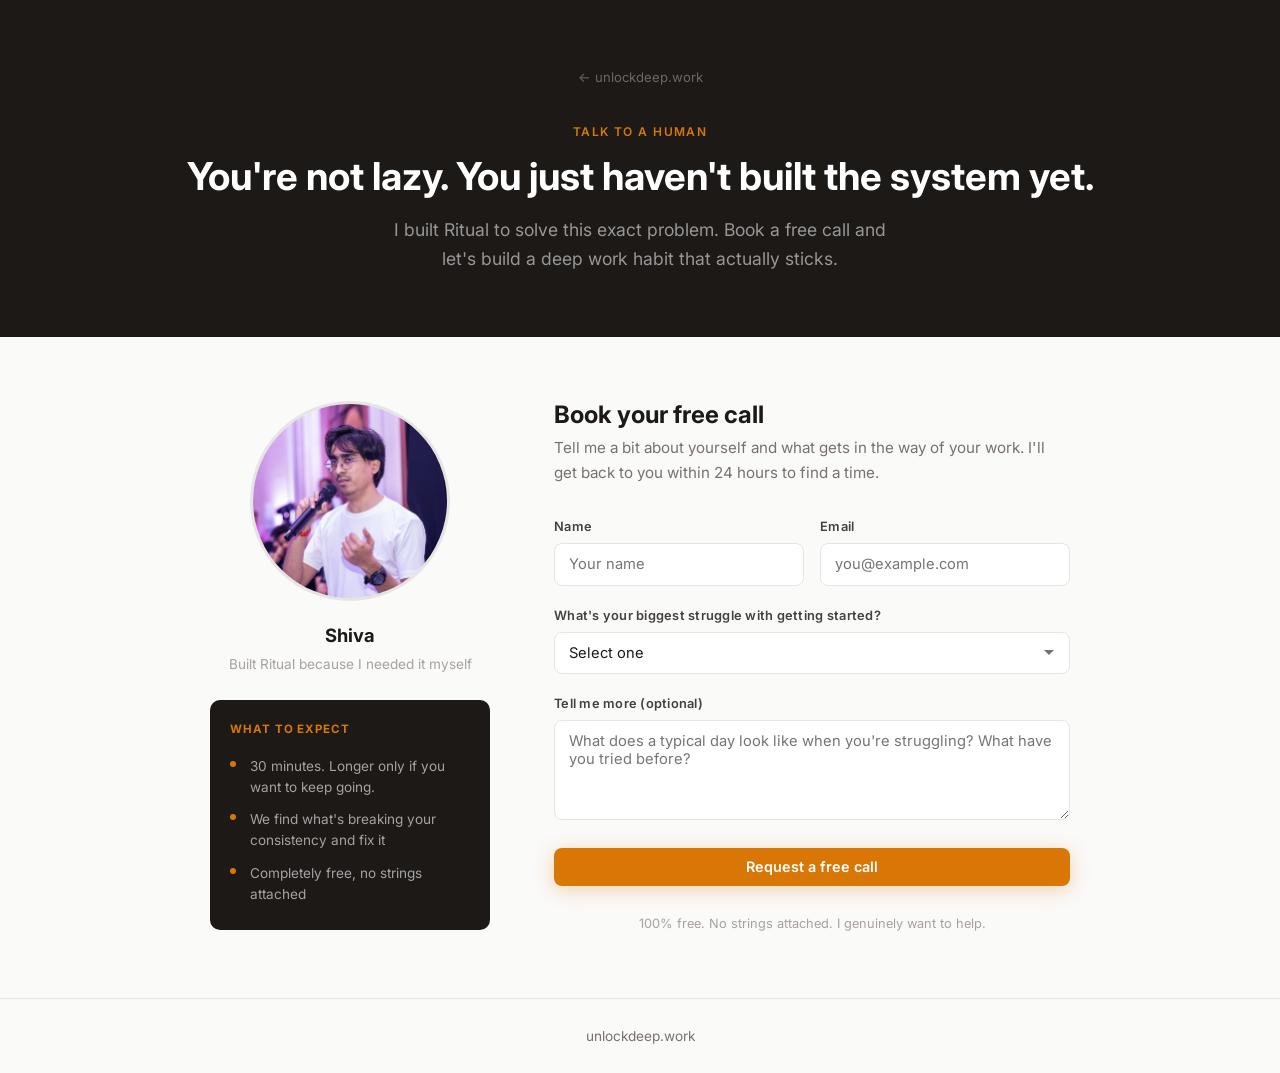
==== talk/index.html @ 42dad089 "Add free consultation page and talk CTA section Co-Authored-By: Claude Opus 4.6 <noreply@anthropic.c" ====
<!DOCTYPE html>
<html lang="en">
<head>
  <!-- Google tag (gtag.js) -->
  <script async src="https://www.googletagmanager.com/gtag/js?id=G-SDMS67HGEH"></script>
  <script>
    window.dataLayer = window.dataLayer || [];
    function gtag(){dataLayer.push(arguments);}
    gtag('js', new Date());
    gtag('config', 'G-SDMS67HGEH');
  </script>

  <meta charset="UTF-8">
  <meta name="viewport" content="width=device-width, initial-scale=1.0">
  <title>Free Deep Work Consultation - Ritual</title>
  <meta name="description" content="You're not lazy. You just haven't built the system yet. Book a free call and let's build a deep work habit that actually sticks.">
  <link rel="icon" href="/favicon.ico" sizes="48x48">
  <link rel="icon" href="/icon-192.png" type="image/png" sizes="192x192">
  <link rel="icon" href="/icon-512.png" type="image/png" sizes="512x512">
  <link rel="apple-touch-icon" href="/apple-touch-icon.png">
  <link rel="canonical" href="https://unlockdeep.work/talk/">

  <!-- Open Graph -->
  <meta property="og:type" content="website">
  <meta property="og:url" content="https://unlockdeep.work/talk/">
  <meta property="og:title" content="Free Deep Work Consultation - Ritual">
  <meta property="og:description" content="You're not lazy. You just haven't built the system yet. Book a free call and let's build a deep work habit that actually sticks.">
  <meta property="og:image" content="https://unlockdeep.work/og-image.jpg">

  <!-- Twitter Card -->
  <meta name="twitter:card" content="summary_large_image">
  <meta name="twitter:title" content="Free Deep Work Consultation - Ritual">
  <meta name="twitter:description" content="You're not lazy. You just haven't built the system yet. Book a free call and let's build a deep work habit that actually sticks.">
  <meta name="twitter:image" content="https://unlockdeep.work/og-image.jpg">

  <!-- Fonts -->
  <link rel="preconnect" href="https://fonts.googleapis.com">
  <link rel="preconnect" href="https://fonts.gstatic.com" crossorigin>
  <link href="https://fonts.googleapis.com/css2?family=Inter:wght@400;500;600;700;800&family=Playfair+Display:wght@700;800&display=swap" rel="stylesheet" media="print" onload="this.media='all'">
  <noscript><link href="https://fonts.googleapis.com/css2?family=Inter:wght@400;500;600;700;800&family=Playfair+Display:wght@700;800&display=swap" rel="stylesheet"></noscript>

  <link rel="stylesheet" href="/style.css">
  <style>
    .talk-page {
      min-height: 100vh;
      background: #fafaf9;
      display: flex;
      flex-direction: column;
      overflow-x: hidden;
    }

    .talk-hero {
      background: #1c1917;
      padding: 4rem 2rem;
      text-align: center;
    }

    .talk-hero .section-label {
      color: #d97706;
    }

    .talk-hero-title {
      font-size: 2.4rem;
      color: #fff;
      margin-bottom: 1rem;
      line-height: 1.2;
    }

    .talk-hero-sub {
      font-size: 1.1rem;
      color: rgba(255, 255, 255, 0.55);
      max-width: 520px;
      margin: 0 auto;
      line-height: 1.65;
    }

    .talk-body {
      flex: 1;
      padding: 4rem 2rem;
      width: 100%;
      box-sizing: border-box;
    }

    .talk-layout {
      max-width: 860px;
      width: 100%;
      margin: 0 auto;
      display: grid;
      grid-template-columns: 280px 1fr;
      gap: 4rem;
      align-items: start;
      box-sizing: border-box;
    }

    .talk-sidebar {
      text-align: center;
    }

    .talk-photo-wrap {
      width: 200px;
      height: 200px;
      border-radius: 50%;
      overflow: hidden;
      border: 3px solid #e7e5e4;
      margin: 0 auto 1.25rem;
    }

    .talk-photo {
      width: 100%;
      height: 100%;
      object-fit: cover;
      object-position: center 10%;
      transform: scale(1.4);
    }

    .talk-name {
      font-size: 1.15rem;
      font-weight: 700;
      color: #1c1917;
      margin-bottom: 0.25rem;
    }

    .talk-role {
      font-size: 0.85rem;
      color: #a8a29e;
      margin-bottom: 1.5rem;
    }

    .talk-why {
      text-align: left;
      padding: 1.25rem;
      background: #1c1917;
      border-radius: 10px;
      max-width: 100%;
      box-sizing: border-box;
    }

    .talk-why-title {
      font-size: 0.72rem;
      font-weight: 700;
      text-transform: uppercase;
      letter-spacing: 0.08em;
      color: #d97706;
      margin-bottom: 0.75rem;
    }

    .talk-why-list {
      list-style: none;
      padding: 0;
    }

    .talk-why-list li {
      font-size: 0.85rem;
      color: rgba(255, 255, 255, 0.6);
      line-height: 1.55;
      padding: 0.35rem 0;
      padding-left: 1.25rem;
      position: relative;
    }

    .talk-why-list li::before {
      content: '';
      position: absolute;
      left: 0;
      top: 0.65rem;
      width: 6px;
      height: 6px;
      border-radius: 50%;
      background: #d97706;
    }

    .talk-form-section h2 {
      font-size: 1.5rem;
      color: #1c1917;
      margin-bottom: 0.5rem;
    }

    .talk-form-intro {
      font-size: 0.95rem;
      color: #78716c;
      line-height: 1.6;
      margin-bottom: 2rem;
    }

    .talk-form {
      display: flex;
      flex-direction: column;
      gap: 1.25rem;
    }

    .form-group {
      display: flex;
      flex-direction: column;
      gap: 0.35rem;
    }

    .form-group label {
      font-size: 0.8rem;
      font-weight: 600;
      color: #44403c;
      letter-spacing: 0.02em;
    }

    .form-group input,
    .form-group textarea,
    .form-group select {
      padding: 0.7rem 0.85rem;
      font-size: 0.92rem;
      font-family: inherit;
      border: 1px solid #e7e5e4;
      border-radius: 8px;
      background: #fff;
      color: #1c1917;
      outline: none;
      transition: border-color 0.2s;
      width: 100%;
      box-sizing: border-box;
    }

    .form-group input:focus,
    .form-group textarea:focus,
    .form-group select:focus {
      border-color: #d97706;
    }

    .form-group textarea {
      resize: vertical;
      min-height: 100px;
    }

    .form-group select {
      cursor: pointer;
      appearance: none;
      background-image: url("data:image/svg+xml,%3Csvg xmlns='http://www.w3.org/2000/svg' width='12' height='12' viewBox='0 0 12 12'%3E%3Cpath fill='%2378716c' d='M6 8L1 3h10z'/%3E%3C/svg%3E");
      background-repeat: no-repeat;
      background-position: right 0.85rem center;
      padding-right: 2.5rem;
    }

    .form-row {
      display: grid;
      grid-template-columns: 1fr 1fr;
      gap: 1rem;
    }

    .talk-form .cta-button {
      width: 100%;
      padding: 0.65rem 1.5rem;
      font-size: 0.9rem;
      cursor: pointer;
      margin-top: 0.5rem;
    }

    .talk-free-note {
      text-align: center;
      font-size: 0.8rem;
      color: #a8a29e;
      margin-top: 0.5rem;
    }

    .talk-nav {
      margin-bottom: 2rem;
    }

    .talk-back {
      font-size: 0.82rem;
      color: rgba(255, 255, 255, 0.35);
      text-decoration: none;
      transition: color 0.2s;
    }

    .talk-back:hover {
      color: rgba(255, 255, 255, 0.8);
    }

    .talk-footer {
      padding: 1.5rem 2rem;
      text-align: center;
      background: #fafaf9;
      border-top: 1px solid #e7e5e4;
    }

    .talk-footer a {
      font-size: 0.85rem;
      color: #78716c;
      text-decoration: none;
    }

    .talk-footer a:hover {
      color: #b45309;
    }

    @media (max-width: 650px) {
      .talk-hero {
        padding: 3rem 1.5rem;
      }

      .talk-hero-title {
        font-size: 1.8rem;
      }

      .talk-hero-sub {
        font-size: 1rem;
      }

      .talk-body {
        padding: 2rem 1.25rem;
      }

      .talk-form-section,
      .talk-why {
        max-width: 100%;
      }

      .talk-layout {
        grid-template-columns: 1fr;
        gap: 2.5rem;
      }

      .talk-sidebar {
        display: flex;
        flex-direction: column;
        align-items: center;
      }

      .talk-photo-wrap {
        width: 140px;
        height: 140px;
      }

      .form-row {
        grid-template-columns: 1fr;
      }
    }
  </style>
</head>
<body>

  <div class="talk-page">

    <!-- Hero -->
    <section class="talk-hero">
      <nav class="talk-nav">
        <a href="/" class="talk-back">&larr; unlockdeep.work</a>
      </nav>
      <div class="section-label">Talk to a human</div>
      <h1 class="talk-hero-title">You're not lazy. You just haven't built the system yet.</h1>
      <p class="talk-hero-sub">I built Ritual to solve this exact problem. Book a free call and let's build a deep work habit that actually sticks.</p>
    </section>

    <!-- Body -->
    <div class="talk-body">
      <div class="talk-layout">

        <!-- Sidebar -->
        <aside class="talk-sidebar">
          <div class="talk-photo-wrap">
            <img src="../shiva.jpg" alt="Shiva" class="talk-photo">
          </div>
          <div class="talk-name">Shiva</div>
          <div class="talk-role">Built Ritual because I needed it myself</div>

          <div class="talk-why">
            <div class="talk-why-title">What to expect</div>
            <ul class="talk-why-list">
              <li>30 minutes. Longer only if you want to keep going.</li>
              <li>We find what's breaking your consistency and fix it</li>
              <li>Completely free, no strings attached</li>

            </ul>
          </div>
        </aside>

        <!-- Form -->
        <div class="talk-form-section">
          <h2>Book your free call</h2>
          <p class="talk-form-intro">Tell me a bit about yourself and what gets in the way of your work. I'll get back to you within 24 hours to find a time.</p>

          <form class="talk-form" action="https://formspree.io/f/xlgwpzzy" method="POST">
            <div class="form-row">
              <div class="form-group">
                <label for="name">Name</label>
                <input type="text" id="name" name="name" placeholder="Your name" required>
              </div>
              <div class="form-group">
                <label for="email">Email</label>
                <input type="email" id="email" name="email" placeholder="you@example.com" required>
              </div>
            </div>

            <div class="form-group">
              <label for="struggle">What's your biggest struggle with getting started?</label>
              <select id="struggle" name="struggle" required>
                <option value="" disabled selected>Select one</option>
                <option value="cant-start">I can't start working even when I know I should</option>
                <option value="distraction">I get distracted within minutes of starting</option>
                <option value="consistency">I start fine but can't stay consistent over days</option>
                <option value="motivation">I only work when I feel motivated</option>
                <option value="other">Something else</option>
              </select>
            </div>

            <div class="form-group">
              <label for="context">Tell me more (optional)</label>
              <textarea id="context" name="context" placeholder="What does a typical day look like when you're struggling? What have you tried before?"></textarea>
            </div>

            <button type="submit" class="cta-button">Request a free call</button>
            <p class="talk-free-note">100% free. No strings attached. I genuinely want to help.</p>
          </form>

        </div>

      </div>
    </div>

    <!-- Footer -->
    <div class="talk-footer">
      <a href="/">unlockdeep.work</a>
    </div>

  </div>

</body>
</html>
---- style.css ----
/* ===== Reset & Base ===== */
*,
*::before,
*::after {
  margin: 0;
  padding: 0;
  box-sizing: border-box;
}

html {
  font-size: 16px;
  scroll-behavior: smooth;
  -webkit-text-size-adjust: 100%;
}

body {
  font-family: 'Inter', -apple-system, BlinkMacSystemFont, sans-serif;
  color: #1c1917;
  background: #fafaf9;
  line-height: 1.6;
  -webkit-font-smoothing: antialiased;
  overflow-x: hidden;
}

h1, h2, h3 {
  line-height: 1.15;
  font-weight: 700;
}

/* ===== Layout ===== */
.container {
  max-width: 1040px;
  margin: 0 auto;
  padding: 0 2rem;
}

.container--narrow {
  max-width: 600px;
  margin: 0 auto;
  padding: 0 2rem;
}

.section-label {
  font-size: 0.75rem;
  font-weight: 600;
  text-transform: uppercase;
  letter-spacing: 0.12em;
  color: #b45309;
  margin-bottom: 0.75rem;
}

.section-title {
  font-size: 2rem;
  color: #1c1917;
  margin-bottom: 1rem;
}

/* ===== Top Bar ===== */
.top-bar {
  background: #1c1917;
  color: rgba(255, 255, 255, 0.5);
  text-align: center;
  padding: 0.5rem 1rem;
  font-size: 0.78rem;
  font-weight: 500;
  letter-spacing: 0.03em;
  position: relative;
  z-index: 10;
}

/* ===== Hero ===== */
.hero {
  min-height: 100vh;
  display: flex;
  align-items: flex-end;
  justify-content: flex-end;
  background: #1c1917;
  position: relative;
  overflow: hidden;
  padding: 4rem;
}

.hero-bg {
  position: absolute;
  inset: 0;
  background-size: cover;
  background-position: center;
  background-repeat: no-repeat;
  background-attachment: fixed;
}

.hero-overlay {
  position: absolute;
  inset: 0;
  background: linear-gradient(to top, rgba(0, 0, 0, 0.55) 0%, transparent 50%);
  pointer-events: none;
}

.hero-content {
  position: relative;
  z-index: 1;
  text-align: right;
  max-width: 480px;
}

.hero-title {
  display: none;
}

.hero .one-liner {
  font-size: 1.2rem;
  color: rgba(255, 255, 255, 0.85);
  margin-bottom: 1.75rem;
  line-height: 1.55;
  text-shadow: 0 1px 10px rgba(0, 0, 0, 0.4);
}

.cta-button {
  display: inline-block;
  padding: 0.65rem 1.5rem;
  font-size: 1rem;
  font-family: inherit;
  font-weight: 600;
  background: #d97706;
  color: #fff;
  border: none;
  border-radius: 8px;
  text-decoration: none;
  transition: background 0.2s, transform 0.15s, box-shadow 0.2s;
  box-shadow: 0 4px 20px rgba(217, 119, 6, 0.3);
}

.cta-button:hover {
  background: #b45309;
  transform: translateY(-1px);
  box-shadow: 0 6px 28px rgba(217, 119, 6, 0.4);
}

/* ===== Waitlist Form ===== */
.waitlist-form {
  display: flex;
  gap: 0.5rem;
  max-width: 380px;
  margin-left: auto;
}

.waitlist-form input[type="email"] {
  flex: 1;
  min-width: 0;
  padding: 0.65rem 0.85rem;
  font-size: 0.9rem;
  font-family: inherit;
  border: 1px solid rgba(255, 255, 255, 0.2);
  border-radius: 6px;
  background: rgba(255, 255, 255, 0.08);
  color: #fff;
  outline: none;
  transition: border-color 0.2s;
}

.waitlist-form input[type="email"]::placeholder {
  color: rgba(255, 255, 255, 0.35);
}

.waitlist-form input[type="email"]:focus {
  border-color: #d97706;
}

.waitlist-form .cta-button {
  padding: 0.65rem 1.5rem;
  font-size: 0.9rem;
  white-space: nowrap;
  cursor: pointer;
}

.what-app-section .waitlist-form {
  margin: 0 auto;
}

.what-app-section .waitlist-form input[type="email"] {
  background: #fff;
  border-color: #e7e5e4;
  color: #1c1917;
}

.what-app-section .waitlist-form input[type="email"]::placeholder {
  color: #a8a29e;
}

.what-app-section .waitlist-form input[type="email"]:focus {
  border-color: #d97706;
}

/* ===== Problem — Waterfall ===== */
.problem-section {
  padding: 5rem 0;
  background: #fafaf9;
}

.waterfall {
  display: flex;
  flex-direction: column;
  margin-top: 2.5rem;
  max-width: 480px;
}

.wf-row {
  display: flex;
  align-items: baseline;
  gap: 0.75rem;
  padding: 0.5rem 0;
}

.wf-label {
  font-size: 0.72rem;
  font-weight: 700;
  text-transform: uppercase;
  letter-spacing: 0.06em;
  color: #a8a29e;
  min-width: 90px;
  text-align: right;
  flex-shrink: 0;
}

.wf-text {
  font-size: 1rem;
  color: #44403c;
  font-weight: 500;
}

.wf-arrow-row {
  display: flex;
  align-items: center;
  gap: 0.75rem;
  padding: 0.1rem 0;
}

.wf-arrow-row .wf-label {
  min-width: 90px;
}

.wf-arrow {
  color: #b45309;
  font-size: 1.1rem;
  font-weight: 700;
}

.wf-hint {
  font-size: 0.82rem;
  color: #b45309;
  font-weight: 600;
}

.wf-outcome {
  margin-top: 0.25rem;
  padding: 0.75rem 1rem;
  background: linear-gradient(135deg, #fef3c7, #ecfdf5);
  border-radius: 8px;
  border-left: 3px solid #d97706;
}

.wf-outcome .wf-label {
  color: #b45309;
}

.wf-outcome .wf-text {
  color: #1c1917;
  font-weight: 600;
}

.problem-layout {
  display: grid;
  grid-template-columns: 1fr 1fr;
  gap: 4rem;
  align-items: center;
  margin-top: 2.5rem;
}

.problem-layout .waterfall {
  margin-top: 0;
}

.problem-image {
  text-align: center;
}

.problem-image img {
  max-width: 100%;
  border-radius: 12px;
}

/* ===== What is a Ritual? ===== */
.what-ritual-section {
  padding: 5rem 0;
  background: #1c1917;
}

.what-ritual-section .section-label {
  color: #d97706;
}

.what-ritual-section .section-title {
  color: #fff;
  margin-bottom: 2rem;
}

.what-ritual-text {
  font-size: 1.1rem;
  color: rgba(255, 255, 255, 0.6);
  line-height: 1.7;
  margin-bottom: 1.25rem;
}

.what-ritual-text strong {
  color: #fbbf24;
}

/* ===== What is Ritual the app? ===== */
.what-app-section {
  padding: 5rem 0;
  background: #fafaf9;
  text-align: center;
}

.what-app-text {
  font-size: 1.1rem;
  color: #57534e;
  line-height: 1.65;
  margin-bottom: 1.25rem;
}

.what-app-tagline {
  font-size: 1.15rem;
  font-weight: 700;
  color: #1c1917;
  margin-top: 2.5rem;
  margin-bottom: 1rem;
}

/* ===== Talk CTA ===== */
.talk-cta-section {
  padding: 4rem 0;
  background: #292524;
  text-align: center;
}

.talk-cta-section .section-label {
  color: #d97706;
}

.talk-cta-section .section-title {
  color: #fff;
}

.talk-cta-text {
  font-size: 1.05rem;
  color: rgba(255, 255, 255, 0.55);
  line-height: 1.65;
  margin-bottom: 2rem;
}

.talk-cta-section .waitlist-form {
  justify-content: center;
  max-width: none;
  margin: 0;
}

/* ===== FAQ ===== */
.faq-section {
  padding: 5rem 0;
  background: #1c1917;
}

.faq-section .section-label {
  color: #d97706;
}

.faq-section .section-title {
  color: #fff;
}

.faq-list {
  margin-top: 2rem;
  display: grid;
  grid-template-columns: 1fr 1fr;
  gap: 0.6rem;
}

.faq-item {
  background: none;
  border: none;
  border-bottom: 1px solid rgba(255, 255, 255, 0.1);
}

.faq-item summary {
  padding: 0.7rem 0;
  font-size: 0.88rem;
  font-weight: 500;
  color: rgba(255, 255, 255, 0.75);
  cursor: pointer;
  list-style: none;
  display: flex;
  justify-content: space-between;
  align-items: center;
}

.faq-item summary:hover {
  color: rgba(255, 255, 255, 0.95);
}

.faq-item summary::-webkit-details-marker {
  display: none;
}

.faq-item summary::after {
  content: '▸';
  font-size: 0.75rem;
  color: #d97706;
  flex-shrink: 0;
  margin-left: 0.75rem;
  transition: transform 0.2s;
}

.faq-item[open] summary::after {
  transform: rotate(90deg);
}

.faq-item p {
  padding: 0 0 0.7rem;
  font-size: 0.82rem;
  color: rgba(255, 255, 255, 0.4);
  line-height: 1.6;
}

.desktop-cta {
  margin-top: 2rem;
}

.desktop-cta .what-app-tagline {
  font-size: 1.15rem;
  font-weight: 700;
  color: #1c1917;
  margin-bottom: 1rem;
}

.desktop-cta .waitlist-form {
  margin: 0 auto;
}

.desktop-cta .waitlist-form input[type="email"] {
  background: #fff;
  border-color: #e7e5e4;
  color: #1c1917;
}

.desktop-cta .waitlist-form input[type="email"]::placeholder {
  color: #a8a29e;
}

.desktop-cta .waitlist-form input[type="email"]:focus {
  border-color: #d97706;
}

/* ===== Bottom CTA ===== */
.bottom-cta {
  display: none;
  padding: 2.5rem 0 1rem;
  background: #fafaf9;
  text-align: center;
}

.bottom-cta-text {
  font-size: 1.1rem;
  font-weight: 700;
  color: #1c1917;
  margin-bottom: 1.25rem;
}

.bottom-cta .waitlist-form {
  margin: 0 auto;
}

.bottom-cta .waitlist-form input[type="email"] {
  background: #fff;
  border-color: #e7e5e4;
  color: #1c1917;
}

.bottom-cta .waitlist-form input[type="email"]::placeholder {
  color: #a8a29e;
}

.bottom-cta .waitlist-form input[type="email"]:focus {
  border-color: #d97706;
}

/* ===== Footer ===== */
.footer {
  padding: 1rem 0 1.5rem;
  text-align: center;
  background: #fafaf9;
}

.footer-links {
  font-size: 0.85rem;
  color: #a8a29e;
}

.footer-links a {
  color: #78716c;
  text-decoration: none;
}

.footer-links a:hover {
  color: #b45309;
}

/* ===== Responsive ===== */
@media (max-width: 650px) {
  .hero {
    min-height: 70vh;
    padding: 2.5rem 1.5rem;
    align-items: flex-end;
    justify-content: center;
  }

  .hero-bg {
    background-attachment: scroll;
    background-position: 70% center;
  }

  .hero-content {
    text-align: center;
    max-width: 100%;
  }

  .hero-title {
    display: block;
    font-family: 'Playfair Display', Georgia, serif;
    font-size: 3.5rem;
    font-weight: 700;
    color: #f0e4d4;
    margin-bottom: 0.5rem;
    text-shadow: 0 2px 16px rgba(0, 0, 0, 0.5);
  }

  .hero-title-sub {
    display: block;
    font-family: 'Inter', sans-serif;
    font-size: 1.1rem;
    font-weight: 400;
    color: rgba(200, 190, 175, 0.75);
    letter-spacing: 0.04em;
    margin-bottom: 1.5rem;
  }

  .hero .one-liner {
    font-size: 1.1rem;
  }

  .waitlist-form {
    flex-direction: column;
    max-width: 100%;
  }

  .section-title {
    font-size: 1.6rem;
  }

  .insight-line {
    font-size: 1.65rem;
  }

  .problem-layout {
    grid-template-columns: 1fr;
    gap: 2rem;
  }

  .wf-label {
    min-width: 70px;
    font-size: 0.65rem;
  }

  .wf-arrow-row .wf-label {
    min-width: 70px;
  }

  .problem-section,
  .what-ritual-section,
  .what-app-section,
  .faq-section {
    padding: 3.5rem 0;
  }

  .faq-list {
    grid-template-columns: 1fr;
  }

  .desktop-cta {
    display: none;
  }

  .bottom-cta {
    display: block;
  }

}
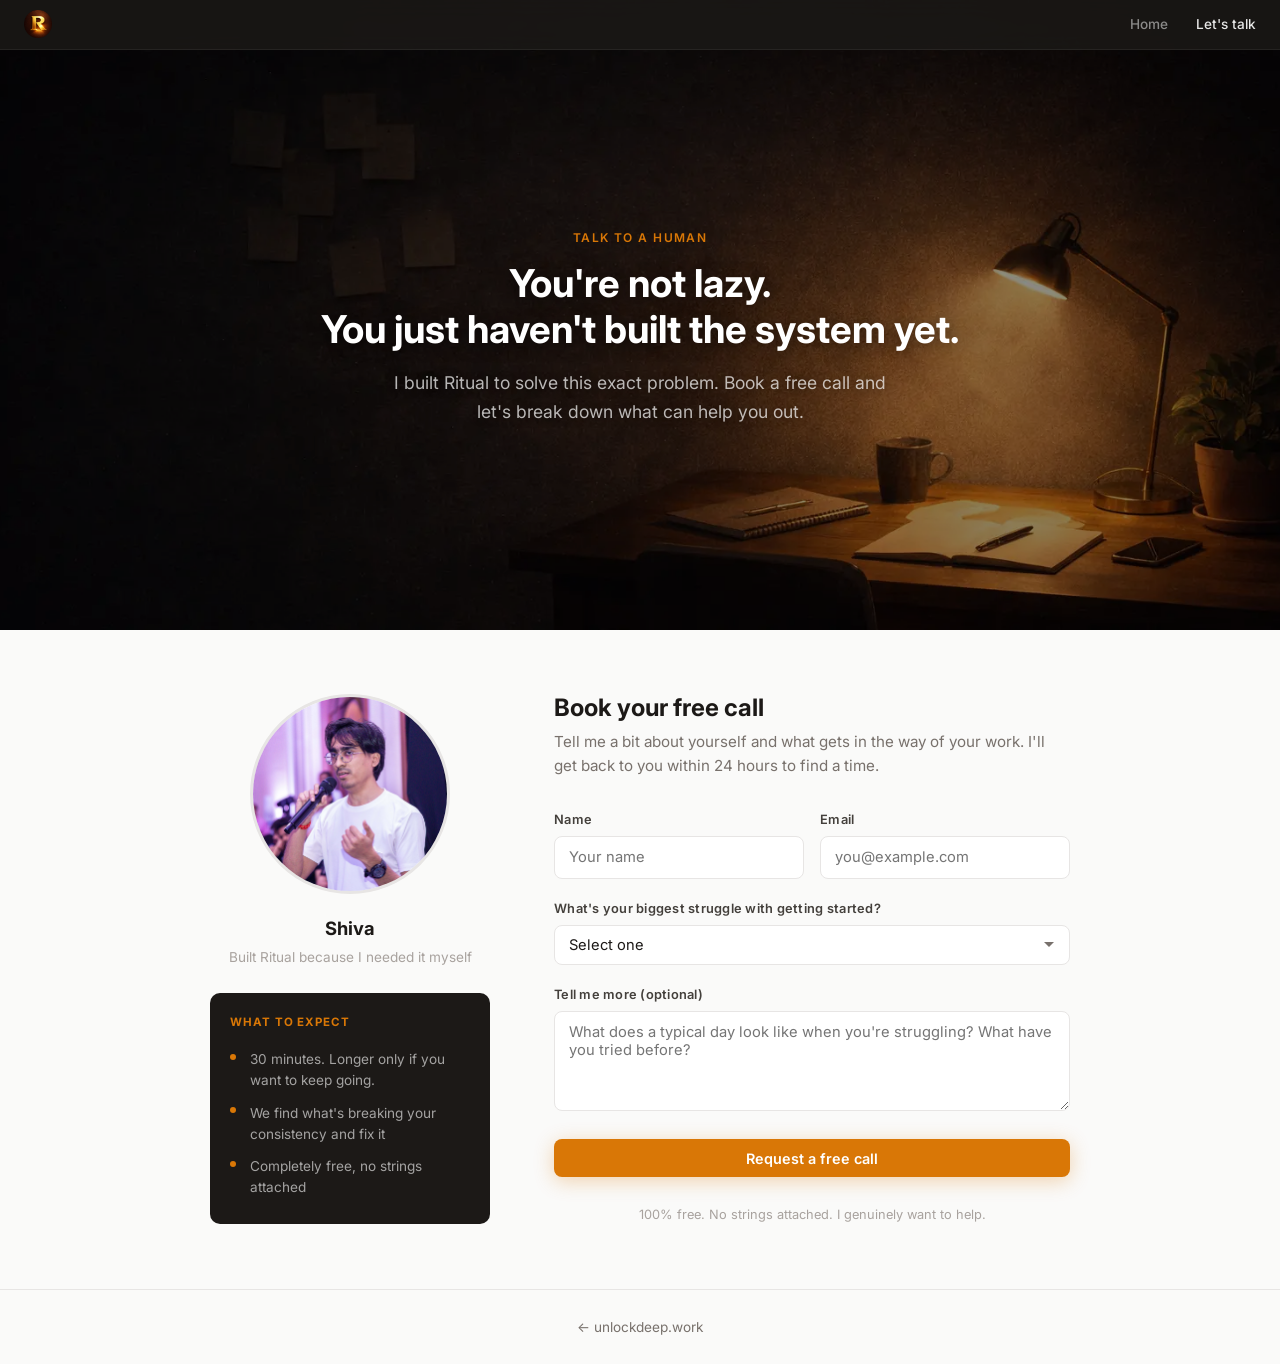
==== commit 5d6608a9: "Add shared navbar, hero background image to talk page, and UX polish - Replace top bar with fixed na" ====
--- a/talk/index.html
+++ b/talk/index.html
@@ -42,7 +42,7 @@
   <link rel="stylesheet" href="/style.css">
   <style>
     .talk-page {
-      min-height: 100vh;
+      min-height: 70vh;
       background: #fafaf9;
       display: flex;
       flex-direction: column;
@@ -50,9 +50,37 @@
     }
 
     .talk-hero {
+      min-height: 70vh;
+      display: flex;
+      flex-direction: column;
+      align-items: center;
+      justify-content: center;
+      padding: 5.5rem 2rem 4rem;
+      text-align: center;
+      position: relative;
+      overflow: hidden;
       background: #1c1917;
-      padding: 4rem 2rem;
-      text-align: center;
+    }
+
+    .talk-hero-bg {
+      position: absolute;
+      inset: 0;
+      background-size: cover;
+      background-position: center;
+      background-repeat: no-repeat;
+      background-attachment: fixed;
+    }
+
+    .talk-hero-overlay {
+      position: absolute;
+      inset: 0;
+      background: rgba(0, 0, 0, 0.45);
+      pointer-events: none;
+    }
+
+    .talk-hero-content {
+      position: relative;
+      z-index: 1;
     }
 
     .talk-hero .section-label {
@@ -64,14 +92,16 @@
       color: #fff;
       margin-bottom: 1rem;
       line-height: 1.2;
+      text-shadow: 0 2px 16px rgba(0, 0, 0, 0.5);
     }
 
     .talk-hero-sub {
       font-size: 1.1rem;
-      color: rgba(255, 255, 255, 0.55);
+      color: rgba(255, 255, 255, 0.7);
       max-width: 520px;
       margin: 0 auto;
       line-height: 1.65;
+      text-shadow: 0 1px 10px rgba(0, 0, 0, 0.4);
     }
 
     .talk-body {
@@ -258,20 +288,6 @@
       margin-top: 0.5rem;
     }
 
-    .talk-nav {
-      margin-bottom: 2rem;
-    }
-
-    .talk-back {
-      font-size: 0.82rem;
-      color: rgba(255, 255, 255, 0.35);
-      text-decoration: none;
-      transition: color 0.2s;
-    }
-
-    .talk-back:hover {
-      color: rgba(255, 255, 255, 0.8);
-    }
 
     .talk-footer {
       padding: 1.5rem 2rem;
@@ -292,7 +308,12 @@
 
     @media (max-width: 650px) {
       .talk-hero {
-        padding: 3rem 1.5rem;
+        min-height: 70vh;
+        padding: 5rem 1.5rem 3rem;
+      }
+
+      .talk-hero-bg {
+        background-attachment: scroll;
       }
 
       .talk-hero-title {
@@ -338,14 +359,26 @@
 
   <div class="talk-page">
 
+    <!-- Navbar -->
+    <nav class="site-nav">
+      <a href="/" class="site-nav-brand">
+        <img src="/icon-192.png" alt="Ritual" class="site-nav-icon">
+      </a>
+      <div class="site-nav-links">
+        <a href="/">Home</a>
+        <a href="/talk/" class="active">Let's talk</a>
+      </div>
+    </nav>
+
     <!-- Hero -->
     <section class="talk-hero">
-      <nav class="talk-nav">
-        <a href="/" class="talk-back">&larr; unlockdeep.work</a>
-      </nav>
-      <div class="section-label">Talk to a human</div>
-      <h1 class="talk-hero-title">You're not lazy. You just haven't built the system yet.</h1>
-      <p class="talk-hero-sub">I built Ritual to solve this exact problem. Book a free call and let's build a deep work habit that actually sticks.</p>
+      <div class="talk-hero-bg" style="background-image: url('talk-page-hero.webp');"></div>
+      <div class="talk-hero-overlay"></div>
+      <div class="talk-hero-content">
+        <div class="section-label">Talk to a human</div>
+        <h1 class="talk-hero-title">You're not lazy.<br>You just haven't built the system yet.</h1>
+        <p class="talk-hero-sub">I built Ritual to solve this exact problem. Book a free call and let's break down what can help you out.</p>
+      </div>
     </section>
 
     <!-- Body -->
@@ -416,10 +449,15 @@
 
     <!-- Footer -->
     <div class="talk-footer">
-      <a href="/">unlockdeep.work</a>
+      <a href="/">&larr; unlockdeep.work</a>
     </div>
 
   </div>
 
+<script>
+  window.addEventListener('pageshow', function() {
+    document.querySelector('.talk-form').reset();
+  });
+</script>
 </body>
 </html>
--- a/style.css
+++ b/style.css
@@ -55,38 +55,76 @@
   margin-bottom: 1rem;
 }
 
-/* ===== Top Bar ===== */
-.top-bar {
-  background: #1c1917;
+/* ===== Navbar ===== */
+.site-nav {
+  position: fixed;
+  top: 0;
+  left: 0;
+  right: 0;
+  z-index: 100;
+  display: flex;
+  align-items: center;
+  justify-content: space-between;
+  padding: 0.65rem 1.5rem;
+  background: rgba(28, 25, 23, 0.85);
+  backdrop-filter: blur(12px);
+  -webkit-backdrop-filter: blur(12px);
+  border-bottom: 1px solid rgba(255, 255, 255, 0.06);
+}
+
+.site-nav-brand {
+  display: flex;
+  align-items: center;
+  text-decoration: none;
+}
+
+.site-nav-icon {
+  width: 28px;
+  height: 28px;
+  border-radius: 6px;
+}
+
+.site-nav-links {
+  display: flex;
+  align-items: center;
+  gap: 1.75rem;
+}
+
+.site-nav-links a {
+  font-size: 0.85rem;
+  font-weight: 500;
   color: rgba(255, 255, 255, 0.5);
-  text-align: center;
-  padding: 0.5rem 1rem;
-  font-size: 0.78rem;
-  font-weight: 500;
-  letter-spacing: 0.03em;
-  position: relative;
-  z-index: 10;
+  text-decoration: none;
+  transition: color 0.2s;
+}
+
+.site-nav-links a:hover {
+  color: rgba(255, 255, 255, 0.9);
+}
+
+.site-nav-links a.active {
+  color: rgba(255, 255, 255, 0.9);
 }
 
 /* ===== Hero ===== */
 .hero {
-  min-height: 100vh;
+  height: 70vh;
+  max-height: 70vh;
   display: flex;
   align-items: flex-end;
   justify-content: flex-end;
   background: #1c1917;
   position: relative;
   overflow: hidden;
-  padding: 4rem;
+  padding: 2rem 4rem;
 }
 
 .hero-bg {
   position: absolute;
   inset: 0;
   background-size: cover;
-  background-position: center;
+  background-position: center bottom;
   background-repeat: no-repeat;
-  background-attachment: fixed;
 }
 
 .hero-overlay {
@@ -518,14 +556,13 @@
 /* ===== Responsive ===== */
 @media (max-width: 650px) {
   .hero {
-    min-height: 70vh;
+    height: 70vh;
     padding: 2.5rem 1.5rem;
     align-items: flex-end;
     justify-content: center;
   }
 
   .hero-bg {
-    background-attachment: scroll;
     background-position: 70% center;
   }
 
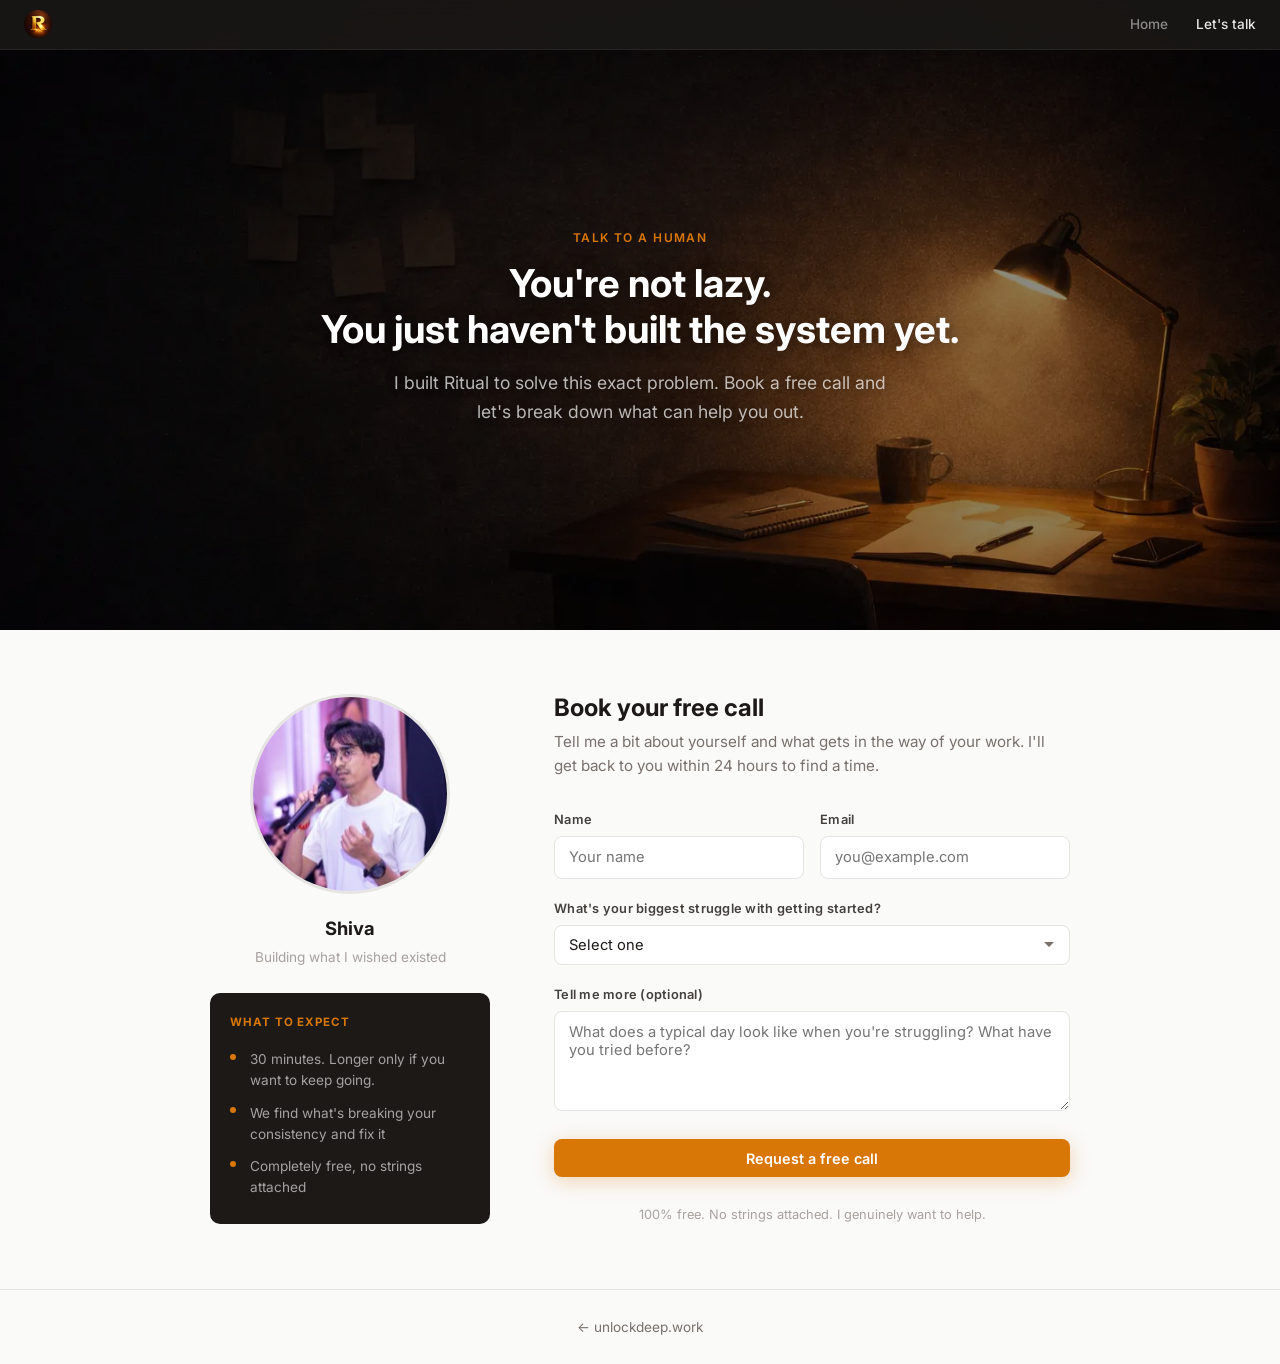
==== commit 2dd4ae58: "Compress profile photo and update talk page copy - Resize shiva.jpg from 6531x4354 (1.5MB) to 400x26" ====
--- a/talk/index.html
+++ b/talk/index.html
@@ -391,7 +391,7 @@
             <img src="../shiva.jpg" alt="Shiva" class="talk-photo">
           </div>
           <div class="talk-name">Shiva</div>
-          <div class="talk-role">Built Ritual because I needed it myself</div>
+          <div class="talk-role">Building what I wished existed</div>
 
           <div class="talk-why">
             <div class="talk-why-title">What to expect</div>
--- a/style.css
+++ b/style.css
@@ -123,7 +123,7 @@
   position: absolute;
   inset: 0;
   background-size: cover;
-  background-position: center bottom;
+  background-position: center 30%;
   background-repeat: no-repeat;
 }
 
